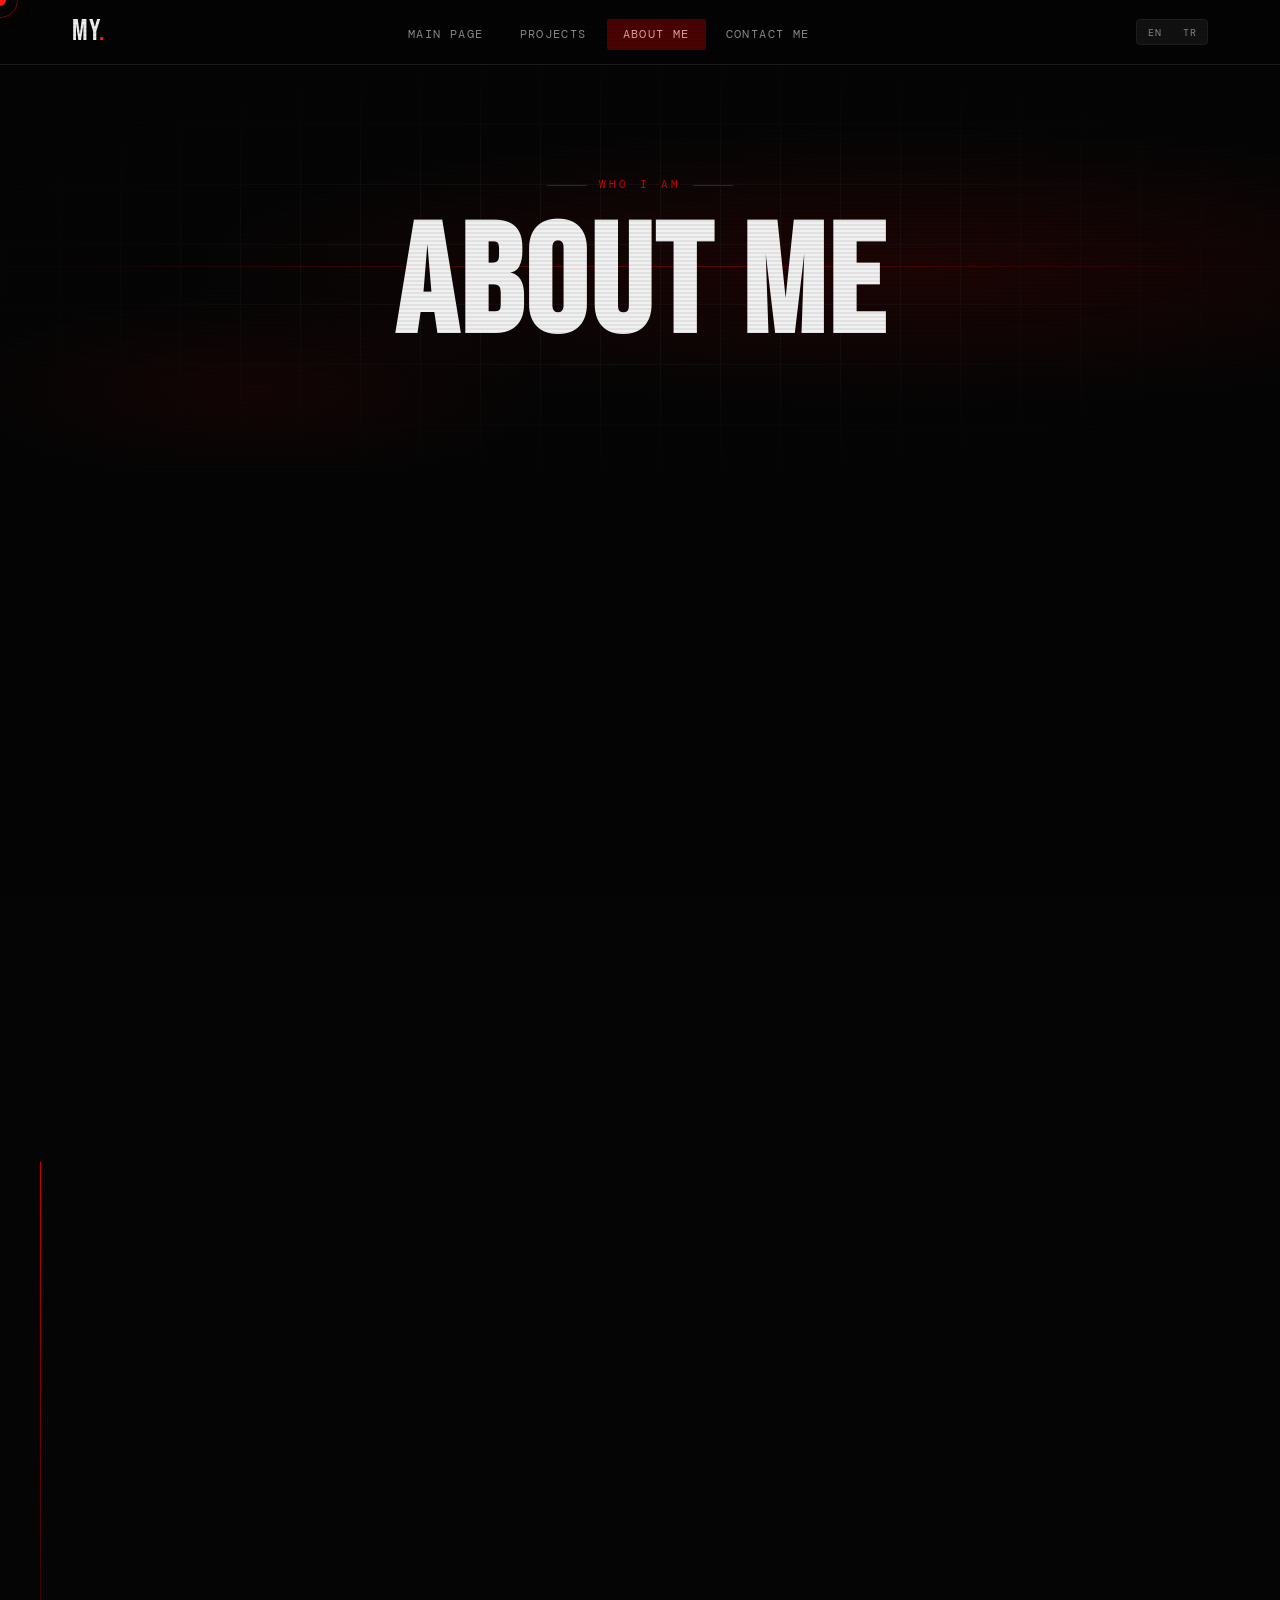
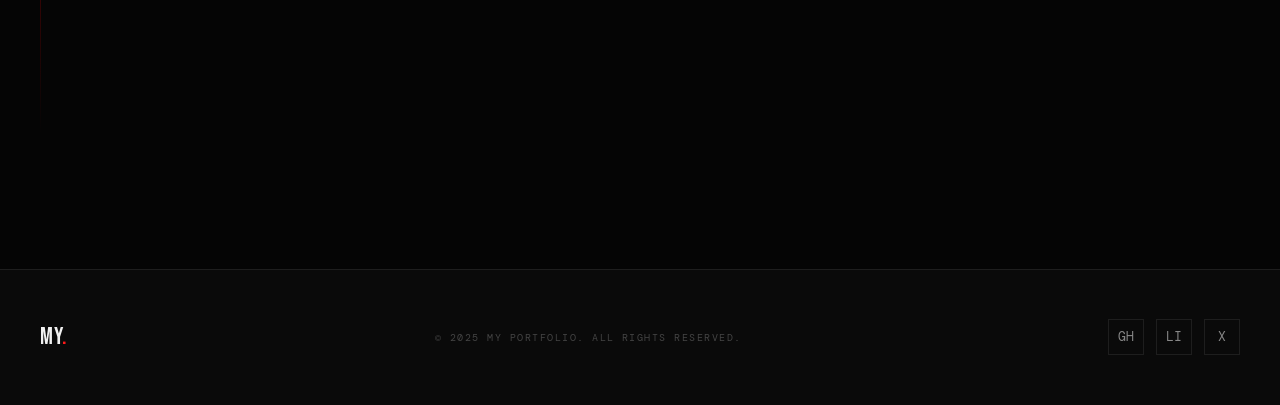
==== pages/about.html @ 84878cc5 "Create about.html" ====
<!DOCTYPE html>
<html lang="en">
<head>
  <meta charset="UTF-8" />
  <meta name="viewport" content="width=device-width, initial-scale=1.0" />
  <meta name="description" content="About me – learn more about my background, experience, and journey as a developer." />
  <meta name="keywords" content="about, developer background, experience, journey, web developer" />
  <meta name="author" content="Your Name" />
  <meta property="og:title" content="About Me – My Portfolio" />
  <meta property="og:description" content="Learn more about my background, skills, and what drives me." />
  <meta property="og:type" content="website" />
  <meta property="og:url" content="https://yourwebsite.com/pages/about.html" />
  <meta name="robots" content="index, follow" />
  <link rel="canonical" href="https://yourwebsite.com/pages/about.html" />
  <title>About Me – My Portfolio</title>
  <link rel="stylesheet" href="../assets/css/style.css" />
</head>
<body>

  <div id="pageLoader" class="page-loader" aria-hidden="true">
    <span class="loader-text">Loading</span>
    <div class="loader-bar"><div class="loader-bar-fill"></div></div>
  </div>

  <div id="cursor" aria-hidden="true"></div>
  <div id="cursor-ring" aria-hidden="true"></div>

  <header role="banner">
    <nav class="navbar" aria-label="Main navigation">
      <a href="../index.html" class="nav-logo" aria-label="Portfolio home">MY<span>.</span></a>

      <ul class="nav-links" role="list">
        <li><a href="../index.html" class="nav-link"        data-i18n="nav.home">Main Page</a></li>
        <li><a href="projects.html" class="nav-link"        data-i18n="nav.projects">Projects</a></li>
        <li><a href="about.html"    class="nav-link active" data-i18n="nav.about">About Me</a></li>
        <li><a href="contact.html"  class="nav-link"        data-i18n="nav.contact">Contact Me</a></li>
      </ul>

      <div class="lang-toggle" role="group" aria-label="Language selector">
        <button class="lang-btn" data-lang="en" aria-label="English">EN</button>
        <button class="lang-btn" data-lang="tr" aria-label="Türkçe">TR</button>
      </div>

      <button class="nav-hamburger" id="navHamburger" aria-label="Open menu">
        <span></span><span></span><span></span>
      </button>
    </nav>
  </header>

  <nav id="mobileNav" class="mobile-nav" aria-label="Mobile navigation">
    <a href="../index.html" class="nav-link" data-i18n="nav.home">Main Page</a>
    <a href="projects.html" class="nav-link" data-i18n="nav.projects">Projects</a>
    <a href="about.html"    class="nav-link" data-i18n="nav.about">About Me</a>
    <a href="contact.html"  class="nav-link" data-i18n="nav.contact">Contact Me</a>
    <div class="lang-toggle">
      <button class="lang-btn" data-lang="en">EN</button>
      <button class="lang-btn" data-lang="tr">TR</button>
    </div>
  </nav>

  <main class="page-content" id="main-content">

    <!-- ══ PAGE HERO ══ -->
    <section class="hero" style="min-height:45vh;" aria-label="About header">
      <div class="hero-bg"></div>
      <div class="hero-grid" aria-hidden="true"></div>
      <div class="hero-line" aria-hidden="true"></div>
      <div class="hero-content">
        <p class="hero-eyebrow" data-i18n="label.about">Who I am</p>
        <h1 class="hero-title glitch" data-text="ABOUT ME" data-i18n="title.about">ABOUT ME</h1>
      </div>
    </section>

    <!-- ══ ABOUT SPLIT ══ -->
    <section aria-label="About me details">
      <div class="section-inner">
        <div class="about-split">

          <!-- Photo column -->
          <div class="about-photo reveal">
            <div class="about-photo-frame">
              <!-- Replace the div below with: <img src="../assets/img/your-photo.jpg" alt="Your Name" /> -->
              <div class="about-photo-placeholder" aria-label="Photo placeholder">YOUR PHOTO</div>
            </div>
            <span class="about-photo-label" data-i18n="about.photo.label">That's me</span>
          </div>

          <!-- Text column -->
          <div class="about-body">
            <p class="section-label reveal" data-i18n="label.about">Who I am</p>
            <h2 class="section-title reveal reveal-delay-1" data-i18n="title.about">About Me</h2>

            <p class="reveal reveal-delay-2" data-i18n="about.p1">
              I'm a <strong>full-stack developer</strong> with a passion for creating elegant digital solutions. My journey started with curiosity about how things work on the internet and turned into a career building them.
            </p>
            <p class="reveal reveal-delay-3" data-i18n="about.p2">
              I believe great software is the intersection of <strong>technical precision</strong> and <strong>human empathy</strong>. I care deeply about every detail — from database schema to micro-animation.
            </p>
            <p class="reveal reveal-delay-4" data-i18n="about.p3">
              When I'm not coding, you'll find me exploring new frameworks, contributing to open source, or hunting for the perfect cup of coffee.
            </p>

            <div style="margin-top:2rem;" class="reveal">
              <a href="contact.html" class="btn btn-primary" data-i18n="nav.contact">Contact Me</a>
            </div>
          </div>
        </div>

        <!-- Timeline -->
        <div class="timeline" aria-label="Career timeline">
          <h2 class="section-title reveal" style="margin-bottom:2.5rem;">Timeline</h2>

          <div class="timeline-item reveal">
            <p class="timeline-year" data-i18n="tl.1.year">2019</p>
            <h3 class="timeline-title" data-i18n="tl.1.title">Started coding</h3>
            <p class="timeline-desc" data-i18n="tl.1.desc">Built my first website and immediately got hooked.</p>
          </div>

          <div class="timeline-item reveal reveal-delay-1">
            <p class="timeline-year" data-i18n="tl.2.year">2021</p>
            <h3 class="timeline-title" data-i18n="tl.2.title">First job</h3>
            <p class="timeline-desc" data-i18n="tl.2.desc">Joined a startup as a junior developer. Shipped fast, learned faster.</p>
          </div>

          <div class="timeline-item reveal reveal-delay-2">
            <p class="timeline-year" data-i18n="tl.3.year">2023</p>
            <h3 class="timeline-title" data-i18n="tl.3.title">Went freelance</h3>
            <p class="timeline-desc" data-i18n="tl.3.desc">Started working with international clients on exciting projects.</p>
          </div>

          <div class="timeline-item reveal reveal-delay-3">
            <p class="timeline-year" data-i18n="tl.4.year">2025</p>
            <h3 class="timeline-title" data-i18n="tl.4.title">Now</h3>
            <p class="timeline-desc" data-i18n="tl.4.desc">Building ambitious things and always looking for the next challenge.</p>
          </div>
        </div>

      </div>
    </section>

  </main>

  <footer role="contentinfo">
    <div class="footer-inner">
      <span class="footer-logo">MY<span>.</span></span>
      <p class="footer-copy" data-i18n="footer.copy">© 2025 My Portfolio. All rights reserved.</p>
      <div class="footer-socials" aria-label="Social links">
        <a href="#" class="footer-social" aria-label="GitHub">GH</a>
        <a href="#" class="footer-social" aria-label="LinkedIn">LI</a>
        <a href="#" class="footer-social" aria-label="Twitter/X">X</a>
      </div>
    </div>
  </footer>

  <script src="../js/jScript.js"></script>
</body>
</html>
---- assets/css/style.css ----
/* ============================================
   PORTFOLIO - BLACK & RED INDUSTRIAL THEME
   ============================================ */

@import url('https://fonts.googleapis.com/css2?family=Bebas+Neue&family=DM+Mono:ital,wght@0,300;0,400;0,500;1,300&family=Barlow+Condensed:wght@300;400;600;700;900&display=swap');

/* ── CSS Variables ── */
:root {
  --black:      #050505;
  --deep:       #0a0a0a;
  --surface:    #111111;
  --border:     #1e1e1e;
  --red:        #cc0000;
  --red-bright: #ff1a1a;
  --red-dark:   #8b0000;
  --red-glow:   rgba(204, 0, 0, 0.35);
  --white:      #f0f0f0;
  --grey:       #888888;
  --grey-dim:   #444444;
  --font-display: 'Bebas Neue', sans-serif;
  --font-body:    'Barlow Condensed', sans-serif;
  --font-mono:    'DM Mono', monospace;
  --transition:   0.3s cubic-bezier(0.25, 0.46, 0.45, 0.94);
}

/* ── Reset ── */
*, *::before, *::after { box-sizing: border-box; margin: 0; padding: 0; }
html { scroll-behavior: smooth; font-size: 16px; }
body {
  background-color: var(--black);
  color: var(--white);
  font-family: var(--font-body);
  font-weight: 400;
  line-height: 1.6;
  overflow-x: hidden;
  cursor: none;
}
a { color: inherit; text-decoration: none; }
img { max-width: 100%; display: block; }
ul { list-style: none; }

/* ── Custom Cursor ── */
#cursor {
  position: fixed;
  width: 12px; height: 12px;
  background: var(--red-bright);
  border-radius: 50%;
  pointer-events: none;
  z-index: 9999;
  transform: translate(-50%, -50%);
  transition: transform 0.1s, width 0.2s, height 0.2s, background 0.2s;
  mix-blend-mode: difference;
}
#cursor-ring {
  position: fixed;
  width: 36px; height: 36px;
  border: 1px solid var(--red);
  border-radius: 50%;
  pointer-events: none;
  z-index: 9998;
  transform: translate(-50%, -50%);
  transition: transform 0.18s ease-out, width 0.3s, height 0.3s, opacity 0.3s;
  opacity: 0.6;
}
body:hover #cursor { opacity: 1; }

/* ── Scan-line Overlay ── */
body::before {
  content: '';
  position: fixed;
  inset: 0;
  background: repeating-linear-gradient(
    0deg,
    transparent,
    transparent 2px,
    rgba(0,0,0,0.06) 2px,
    rgba(0,0,0,0.06) 4px
  );
  pointer-events: none;
  z-index: 9000;
}

/* ── Noise Grain ── */
body::after {
  content: '';
  position: fixed;
  inset: -200%;
  width: 400%; height: 400%;
  background-image: url("data:image/svg+xml,%3Csvg viewBox='0 0 256 256' xmlns='http://www.w3.org/2000/svg'%3E%3Cfilter id='noise'%3E%3CfeTurbulence type='fractalNoise' baseFrequency='0.9' numOctaves='4' stitchTiles='stitch'/%3E%3C/filter%3E%3Crect width='100%25' height='100%25' filter='url(%23noise)' opacity='0.04'/%3E%3C/svg%3E");
  opacity: 0.025;
  pointer-events: none;
  z-index: 8999;
  animation: grain 0.5s steps(1) infinite;
}
@keyframes grain {
  0%   { transform: translate(0,0); }
  20%  { transform: translate(-3%, -5%); }
  40%  { transform: translate(5%, 3%); }
  60%  { transform: translate(-4%, 6%); }
  80%  { transform: translate(3%, -2%); }
  100% { transform: translate(0,0); }
}

/* ── Page Load Animation ── */
.page-loader {
  position: fixed; inset: 0;
  background: var(--black);
  z-index: 10000;
  display: flex; align-items: center; justify-content: center;
  flex-direction: column;
  animation: loaderOut 0.5s 1.4s ease-in forwards;
}
.loader-bar {
  width: 200px; height: 2px;
  background: var(--border);
  margin-top: 16px;
  overflow: hidden;
}
.loader-bar-fill {
  height: 100%;
  background: linear-gradient(90deg, var(--red-dark), var(--red-bright));
  animation: loadFill 1.3s ease-out forwards;
}
.loader-text {
  font-family: var(--font-mono);
  font-size: 0.65rem;
  letter-spacing: 0.2em;
  color: var(--red);
  text-transform: uppercase;
}
@keyframes loadFill { from { width: 0; } to { width: 100%; } }
@keyframes loaderOut { to { opacity: 0; visibility: hidden; } }

/* ── Navigation ── */
header {
  position: fixed;
  top: 0; left: 0; right: 0;
  z-index: 1000;
  background: rgba(5,5,5,0.85);
  backdrop-filter: blur(12px);
  -webkit-backdrop-filter: blur(12px);
  border-bottom: 1px solid var(--border);
  animation: slideDown 0.6s 1.5s ease-out both;
}
@keyframes slideDown { from { transform: translateY(-100%); opacity: 0; } to { transform: none; opacity: 1; } }

nav.navbar {
  max-width: 1200px;
  margin: 0 auto;
  padding: 0 2rem;
  height: 64px;
  display: flex;
  align-items: center;
  justify-content: space-between;
}

.nav-logo {
  font-family: var(--font-display);
  font-size: 1.8rem;
  letter-spacing: 0.05em;
  color: var(--white);
  position: relative;
}
.nav-logo span { color: var(--red-bright); }
.nav-logo::after {
  content: '';
  position: absolute;
  bottom: -2px; left: 0;
  width: 0; height: 2px;
  background: var(--red-bright);
  transition: width var(--transition);
}
.nav-logo:hover::after { width: 100%; }

.nav-links {
  display: flex;
  align-items: center;
  gap: 0.25rem;
}
.nav-links a {
  font-family: var(--font-mono);
  font-size: 0.72rem;
  letter-spacing: 0.12em;
  text-transform: uppercase;
  color: var(--grey);
  padding: 0.5rem 1rem;
  position: relative;
  transition: color var(--transition);
}
.nav-links a::before {
  content: '';
  position: absolute;
  inset: 0;
  background: var(--red-glow);
  transform: scaleX(0);
  transform-origin: left;
  transition: transform var(--transition);
  border-radius: 2px;
}
.nav-links a:hover,
.nav-links a.active { color: var(--white); }
.nav-links a:hover::before,
.nav-links a.active::before { transform: scaleX(1); }

/* Lang toggle */
.lang-toggle {
  display: flex;
  align-items: center;
  gap: 0;
  background: var(--surface);
  border: 1px solid var(--border);
  border-radius: 4px;
  overflow: hidden;
  margin-left: 1.5rem;
}
.lang-toggle button {
  font-family: var(--font-mono);
  font-size: 0.65rem;
  letter-spacing: 0.1em;
  padding: 0.35rem 0.65rem;
  background: none;
  border: none;
  color: var(--grey);
  cursor: pointer;
  transition: background var(--transition), color var(--transition);
}
.lang-toggle button.active {
  background: var(--red);
  color: var(--white);
}
.lang-toggle button:hover:not(.active) {
  background: var(--border);
  color: var(--white);
}

/* Hamburger */
.nav-hamburger {
  display: none;
  flex-direction: column;
  gap: 5px;
  cursor: pointer;
  padding: 4px;
  background: none;
  border: none;
}
.nav-hamburger span {
  display: block;
  width: 24px; height: 2px;
  background: var(--white);
  transition: all 0.3s;
}
.nav-hamburger.open span:nth-child(1) { transform: translateY(7px) rotate(45deg); }
.nav-hamburger.open span:nth-child(2) { opacity: 0; }
.nav-hamburger.open span:nth-child(3) { transform: translateY(-7px) rotate(-45deg); }

/* Mobile nav */
.mobile-nav {
  display: none;
  position: fixed;
  top: 64px; left: 0; right: 0;
  background: rgba(5,5,5,0.97);
  backdrop-filter: blur(12px);
  padding: 2rem;
  border-bottom: 1px solid var(--border);
  z-index: 999;
  flex-direction: column;
  gap: 0.5rem;
}
.mobile-nav a {
  font-family: var(--font-mono);
  font-size: 0.9rem;
  letter-spacing: 0.1em;
  text-transform: uppercase;
  color: var(--grey);
  padding: 0.75rem 0;
  border-bottom: 1px solid var(--border);
  transition: color var(--transition);
}
.mobile-nav a:hover { color: var(--red-bright); }
.mobile-nav .lang-toggle { margin: 1rem 0 0; }
.mobile-nav.open { display: flex; }

/* ── Page Wrapper ── */
.page-content { padding-top: 64px; }

/* ── Hero Section ── */
.hero {
  min-height: 100vh;
  display: flex;
  align-items: center;
  justify-content: center;
  position: relative;
  overflow: hidden;
  padding: 2rem;
}

.hero-bg {
  position: absolute; inset: 0;
  background:
    radial-gradient(ellipse 80% 50% at 70% 50%, rgba(139,0,0,0.18) 0%, transparent 70%),
    radial-gradient(ellipse 40% 40% at 20% 80%, rgba(204,0,0,0.08) 0%, transparent 60%),
    var(--black);
}
.hero-grid {
  position: absolute; inset: 0;
  background-image:
    linear-gradient(var(--border) 1px, transparent 1px),
    linear-gradient(90deg, var(--border) 1px, transparent 1px);
  background-size: 60px 60px;
  mask-image: radial-gradient(ellipse at center, black 30%, transparent 75%);
  opacity: 0.4;
}
.hero-diagonal {
  position: absolute;
  top: 0; right: 0;
  width: 40%; height: 100%;
  background: linear-gradient(135deg, transparent 0%, rgba(204,0,0,0.04) 100%);
  clip-path: polygon(30% 0, 100% 0, 100% 100%, 0% 100%);
}
.hero-line {
  position: absolute;
  left: 0; right: 0;
  height: 1px;
  background: linear-gradient(90deg, transparent, var(--red), transparent);
  opacity: 0.4;
  animation: scanLine 4s ease-in-out infinite;
}
@keyframes scanLine {
  0%, 100% { top: 0%; opacity: 0; }
  10% { opacity: 0.4; }
  90% { opacity: 0.4; }
  100% { top: 100%; opacity: 0; }
}

.hero-content {
  position: relative;
  z-index: 2;
  max-width: 900px;
  text-align: center;
}
.hero-eyebrow {
  font-family: var(--font-mono);
  font-size: 0.7rem;
  letter-spacing: 0.3em;
  text-transform: uppercase;
  color: var(--red);
  margin-bottom: 1.5rem;
  animation: fadeUp 0.6s 1.8s ease-out both;
  display: flex; align-items: center; justify-content: center; gap: 0.75rem;
}
.hero-eyebrow::before, .hero-eyebrow::after {
  content: '';
  display: inline-block;
  width: 40px; height: 1px;
  background: var(--red-dark);
}
.hero-title {
  font-family: var(--font-display);
  font-size: clamp(4rem, 12vw, 10rem);
  line-height: 0.9;
  letter-spacing: 0.02em;
  color: var(--white);
  animation: fadeUp 0.7s 1.9s ease-out both;
}
.hero-title .accent {
  color: transparent;
  -webkit-text-stroke: 2px var(--red);
  text-stroke: 2px var(--red);
  position: relative;
}
.hero-title .accent::after {
  content: attr(data-text);
  position: absolute;
  left: 0; top: 0;
  color: var(--red);
  clip-path: inset(0 100% 0 0);
  animation: revealText 1.2s 2.2s ease-out forwards;
}
@keyframes revealText { to { clip-path: inset(0 0% 0 0); } }

.hero-subtitle {
  font-size: 1.2rem;
  font-weight: 300;
  color: var(--grey);
  margin-top: 1.5rem;
  letter-spacing: 0.05em;
  animation: fadeUp 0.7s 2.1s ease-out both;
}
.hero-subtitle strong { color: var(--white); font-weight: 600; }

.hero-cta {
  display: flex;
  gap: 1rem;
  justify-content: center;
  margin-top: 3rem;
  flex-wrap: wrap;
  animation: fadeUp 0.7s 2.3s ease-out both;
}

@keyframes fadeUp {
  from { opacity: 0; transform: translateY(24px); }
  to   { opacity: 1; transform: translateY(0); }
}

/* ── Buttons ── */
.btn {
  font-family: var(--font-mono);
  font-size: 0.72rem;
  letter-spacing: 0.15em;
  text-transform: uppercase;
  padding: 0.85rem 2.2rem;
  border: 1px solid transparent;
  cursor: pointer;
  position: relative;
  overflow: hidden;
  transition: all var(--transition);
  display: inline-flex; align-items: center; gap: 0.5rem;
}
.btn::before {
  content: '';
  position: absolute;
  inset: 0;
  transform: translateX(-101%);
  transition: transform var(--transition);
}
.btn:hover::before { transform: translateX(0); }

.btn-primary {
  background: var(--red);
  color: var(--white);
  border-color: var(--red);
}
.btn-primary::before { background: var(--red-bright); }
.btn-primary:hover { box-shadow: 0 0 30px var(--red-glow); }

.btn-outline {
  background: transparent;
  color: var(--white);
  border-color: var(--grey-dim);
}
.btn-outline::before { background: var(--surface); }
.btn-outline:hover { border-color: var(--red); }

/* ── Sections ── */
section { padding: 6rem 2rem; }
.section-inner { max-width: 1200px; margin: 0 auto; }

.section-label {
  font-family: var(--font-mono);
  font-size: 0.65rem;
  letter-spacing: 0.3em;
  text-transform: uppercase;
  color: var(--red);
  display: flex; align-items: center; gap: 0.75rem;
  margin-bottom: 0.75rem;
}
.section-label::after {
  content: '';
  flex: 1;
  max-width: 60px;
  height: 1px;
  background: var(--red-dark);
}
.section-title {
  font-family: var(--font-display);
  font-size: clamp(2.5rem, 6vw, 5rem);
  line-height: 1;
  letter-spacing: 0.02em;
  margin-bottom: 1rem;
}
.section-desc {
  font-size: 1.05rem;
  color: var(--grey);
  font-weight: 300;
  max-width: 600px;
  margin-bottom: 3rem;
  letter-spacing: 0.02em;
}

/* ── Skills Grid (Home) ── */
.skills-grid {
  display: grid;
  grid-template-columns: repeat(auto-fill, minmax(260px, 1fr));
  gap: 1px;
  background: var(--border);
  border: 1px solid var(--border);
  margin-top: 3rem;
}
.skill-card {
  background: var(--deep);
  padding: 2rem;
  position: relative;
  overflow: hidden;
  transition: background var(--transition);
}
.skill-card::before {
  content: '';
  position: absolute;
  top: 0; left: 0;
  width: 3px; height: 0;
  background: var(--red);
  transition: height 0.4s ease;
}
.skill-card:hover { background: var(--surface); }
.skill-card:hover::before { height: 100%; }
.skill-card h3 {
  font-family: var(--font-display);
  font-size: 1.4rem;
  letter-spacing: 0.05em;
  margin-bottom: 0.5rem;
  color: var(--white);
}
.skill-card p {
  font-size: 0.9rem;
  color: var(--grey);
  font-weight: 300;
  letter-spacing: 0.02em;
}
.skill-icon {
  font-size: 1.8rem;
  margin-bottom: 1rem;
  filter: grayscale(1);
  transition: filter var(--transition);
}
.skill-card:hover .skill-icon { filter: none; }

/* ── Stats Bar (Home) ── */
.stats-strip {
  background: var(--surface);
  border-top: 1px solid var(--border);
  border-bottom: 1px solid var(--border);
  padding: 2.5rem 2rem;
}
.stats-inner {
  max-width: 1200px;
  margin: 0 auto;
  display: flex;
  justify-content: space-around;
  flex-wrap: wrap;
  gap: 2rem;
}
.stat-item { text-align: center; }
.stat-number {
  font-family: var(--font-display);
  font-size: 3.5rem;
  color: var(--red-bright);
  line-height: 1;
  display: block;
}
.stat-label {
  font-family: var(--font-mono);
  font-size: 0.65rem;
  letter-spacing: 0.2em;
  text-transform: uppercase;
  color: var(--grey);
  margin-top: 0.3rem;
}

/* ── Projects Grid ── */
.projects-grid {
  display: grid;
  grid-template-columns: repeat(auto-fill, minmax(340px, 1fr));
  gap: 1px;
  background: var(--border);
  border: 1px solid var(--border);
}
.project-card {
  background: var(--deep);
  padding: 2.5rem;
  position: relative;
  overflow: hidden;
  transition: background var(--transition);
  cursor: pointer;
}
.project-card::after {
  content: '';
  position: absolute;
  bottom: 0; left: 0; right: 0;
  height: 3px;
  background: linear-gradient(90deg, var(--red-dark), var(--red-bright));
  transform: scaleX(0);
  transform-origin: left;
  transition: transform 0.4s ease;
}
.project-card:hover { background: var(--surface); }
.project-card:hover::after { transform: scaleX(1); }
.project-tag {
  font-family: var(--font-mono);
  font-size: 0.6rem;
  letter-spacing: 0.2em;
  text-transform: uppercase;
  color: var(--red);
  background: rgba(204,0,0,0.1);
  border: 1px solid rgba(204,0,0,0.3);
  padding: 0.2rem 0.6rem;
  display: inline-block;
  margin-bottom: 1rem;
}
.project-num {
  font-family: var(--font-display);
  font-size: 4rem;
  color: var(--border);
  line-height: 1;
  position: absolute;
  top: 1rem; right: 1.5rem;
  transition: color var(--transition);
}
.project-card:hover .project-num { color: rgba(204,0,0,0.15); }
.project-card h3 {
  font-family: var(--font-display);
  font-size: 1.7rem;
  letter-spacing: 0.03em;
  margin-bottom: 0.75rem;
}
.project-card p {
  font-size: 0.9rem;
  color: var(--grey);
  font-weight: 300;
  letter-spacing: 0.02em;
  line-height: 1.7;
}
.project-tech {
  display: flex; flex-wrap: wrap; gap: 0.4rem;
  margin-top: 1.5rem;
}
.tech-badge {
  font-family: var(--font-mono);
  font-size: 0.6rem;
  letter-spacing: 0.1em;
  color: var(--grey-dim);
  border: 1px solid var(--border);
  padding: 0.15rem 0.5rem;
  transition: border-color var(--transition), color var(--transition);
}
.project-card:hover .tech-badge { border-color: var(--grey-dim); color: var(--grey); }
.project-arrow {
  position: absolute;
  bottom: 2rem; right: 2rem;
  font-size: 1.2rem;
  color: var(--grey-dim);
  transition: transform var(--transition), color var(--transition);
}
.project-card:hover .project-arrow { transform: translate(4px, -4px); color: var(--red-bright); }

/* ── About Page ── */
.about-split {
  display: grid;
  grid-template-columns: 1fr 1fr;
  gap: 4rem;
  align-items: center;
}
.about-photo {
  position: relative;
  aspect-ratio: 3/4;
  max-width: 400px;
}
.about-photo-frame {
  position: absolute; inset: 0;
  background: var(--surface);
  border: 1px solid var(--border);
  overflow: hidden;
}
.about-photo-frame img { width: 100%; height: 100%; object-fit: cover; }
.about-photo-placeholder {
  width: 100%; height: 100%;
  background: linear-gradient(135deg, var(--surface) 0%, rgba(139,0,0,0.1) 100%);
  display: flex; align-items: center; justify-content: center;
  font-family: var(--font-mono);
  font-size: 0.7rem;
  letter-spacing: 0.2em;
  color: var(--grey-dim);
  text-transform: uppercase;
}
.about-photo::before {
  content: '';
  position: absolute;
  top: 12px; left: 12px; right: -12px; bottom: -12px;
  border: 1px solid var(--red-dark);
  z-index: -1;
}
.about-photo-label {
  position: absolute;
  bottom: -1.5rem; left: 0;
  font-family: var(--font-mono);
  font-size: 0.6rem;
  letter-spacing: 0.2em;
  color: var(--red);
  text-transform: uppercase;
}
.about-body p {
  font-size: 1rem;
  color: var(--grey);
  font-weight: 300;
  letter-spacing: 0.02em;
  line-height: 1.8;
  margin-bottom: 1rem;
}
.about-body p strong { color: var(--white); font-weight: 600; }

.timeline {
  margin-top: 4rem;
  position: relative;
}
.timeline::before {
  content: '';
  position: absolute;
  left: 0; top: 0; bottom: 0;
  width: 1px;
  background: linear-gradient(to bottom, var(--red), transparent);
}
.timeline-item {
  padding-left: 2.5rem;
  margin-bottom: 2.5rem;
  position: relative;
}
.timeline-item::before {
  content: '';
  position: absolute;
  left: -4px; top: 6px;
  width: 9px; height: 9px;
  background: var(--red);
  border-radius: 50%;
  box-shadow: 0 0 10px var(--red-glow);
}
.timeline-year {
  font-family: var(--font-mono);
  font-size: 0.65rem;
  letter-spacing: 0.2em;
  color: var(--red);
  text-transform: uppercase;
  margin-bottom: 0.25rem;
}
.timeline-title {
  font-family: var(--font-display);
  font-size: 1.4rem;
  letter-spacing: 0.05em;
  margin-bottom: 0.25rem;
}
.timeline-desc {
  font-size: 0.9rem;
  color: var(--grey);
  font-weight: 300;
  letter-spacing: 0.02em;
}

/* ── Contact Page ── */
.contact-grid {
  display: grid;
  grid-template-columns: 1fr 1.4fr;
  gap: 4rem;
  align-items: start;
}
.contact-info h3 {
  font-family: var(--font-display);
  font-size: 1.6rem;
  margin-bottom: 1rem;
}
.contact-info p {
  font-size: 0.95rem;
  color: var(--grey);
  font-weight: 300;
  line-height: 1.8;
  margin-bottom: 2rem;
}
.contact-links { display: flex; flex-direction: column; gap: 1rem; }
.contact-link {
  display: flex; align-items: center; gap: 1rem;
  font-family: var(--font-mono);
  font-size: 0.75rem;
  letter-spacing: 0.1em;
  color: var(--grey);
  padding: 1rem 1.25rem;
  border: 1px solid var(--border);
  transition: all var(--transition);
  position: relative; overflow: hidden;
}
.contact-link::before {
  content: '';
  position: absolute; inset: 0;
  background: rgba(204,0,0,0.06);
  transform: translateX(-100%);
  transition: transform var(--transition);
}
.contact-link:hover::before { transform: translateX(0); }
.contact-link:hover { border-color: var(--red-dark); color: var(--white); }
.contact-link-icon { font-size: 1rem; width: 20px; text-align: center; }

/* Contact Form */
.contact-form { display: flex; flex-direction: column; gap: 1.25rem; }
.form-group { position: relative; }
.form-group label {
  display: block;
  font-family: var(--font-mono);
  font-size: 0.62rem;
  letter-spacing: 0.2em;
  text-transform: uppercase;
  color: var(--grey);
  margin-bottom: 0.5rem;
}
.form-group input,
.form-group textarea {
  width: 100%;
  background: var(--deep);
  border: 1px solid var(--border);
  color: var(--white);
  font-family: var(--font-body);
  font-size: 0.95rem;
  font-weight: 300;
  letter-spacing: 0.02em;
  padding: 0.85rem 1rem;
  transition: border-color var(--transition), box-shadow var(--transition);
  outline: none;
  resize: none;
  cursor: none;
}
.form-group input:focus,
.form-group textarea:focus {
  border-color: var(--red);
  box-shadow: 0 0 0 3px rgba(204,0,0,0.1);
}
.form-group textarea { min-height: 140px; }
.form-msg {
  font-family: var(--font-mono);
  font-size: 0.7rem;
  letter-spacing: 0.1em;
  padding: 0.75rem 1rem;
  display: none;
}
.form-msg.success { color: #4caf50; border: 1px solid rgba(76,175,80,0.3); background: rgba(76,175,80,0.05); }
.form-msg.error   { color: var(--red-bright); border: 1px solid rgba(204,0,0,0.3); background: rgba(204,0,0,0.05); }
.form-msg.visible { display: block; }

/* ── Footer ── */
footer {
  background: var(--deep);
  border-top: 1px solid var(--border);
  padding: 3rem 2rem;
}
.footer-inner {
  max-width: 1200px;
  margin: 0 auto;
  display: flex;
  justify-content: space-between;
  align-items: center;
  flex-wrap: wrap;
  gap: 1.5rem;
}
.footer-logo {
  font-family: var(--font-display);
  font-size: 1.5rem;
  letter-spacing: 0.05em;
}
.footer-logo span { color: var(--red-bright); }
.footer-copy {
  font-family: var(--font-mono);
  font-size: 0.62rem;
  letter-spacing: 0.15em;
  color: var(--grey-dim);
  text-transform: uppercase;
}
.footer-socials { display: flex; gap: 0.75rem; }
.footer-social {
  width: 36px; height: 36px;
  display: flex; align-items: center; justify-content: center;
  border: 1px solid var(--border);
  font-size: 0.8rem;
  color: var(--grey);
  transition: all var(--transition);
  font-family: var(--font-mono);
  letter-spacing: 0;
}
.footer-social:hover { border-color: var(--red); color: var(--red-bright); box-shadow: 0 0 15px var(--red-glow); }

/* ── Reveal animations ── */
.reveal {
  opacity: 0;
  transform: translateY(30px);
  transition: opacity 0.7s ease, transform 0.7s ease;
}
.reveal.visible {
  opacity: 1;
  transform: translateY(0);
}
.reveal-delay-1 { transition-delay: 0.1s; }
.reveal-delay-2 { transition-delay: 0.2s; }
.reveal-delay-3 { transition-delay: 0.3s; }
.reveal-delay-4 { transition-delay: 0.4s; }

/* ── Glitch text effect ── */
.glitch {
  position: relative;
}
.glitch::before, .glitch::after {
  content: attr(data-text);
  position: absolute;
  top: 0; left: 0;
  opacity: 0;
}
.glitch:hover::before {
  opacity: 0.7;
  color: var(--red-bright);
  clip-path: polygon(0 30%, 100% 30%, 100% 50%, 0 50%);
  transform: translateX(-3px);
  animation: glitch1 0.3s infinite;
}
.glitch:hover::after {
  opacity: 0.5;
  color: #00ffff;
  clip-path: polygon(0 60%, 100% 60%, 100% 75%, 0 75%);
  transform: translateX(3px);
  animation: glitch2 0.3s infinite;
}
@keyframes glitch1 {
  0%, 100% { transform: translateX(-3px); }
  50% { transform: translateX(3px); }
}
@keyframes glitch2 {
  0%, 100% { transform: translateX(3px); }
  50% { transform: translateX(-3px); }
}

/* ── Red glow pulse ── */
.pulse-red {
  animation: pulseRed 2s ease-in-out infinite;
}
@keyframes pulseRed {
  0%, 100% { box-shadow: 0 0 0 0 rgba(204,0,0,0.4); }
  50% { box-shadow: 0 0 0 8px rgba(204,0,0,0); }
}

/* ── Active nav highlight ── */
.nav-links a.active {
  color: var(--white);
}

/* ── Responsive ── */
@media (max-width: 900px) {
  .nav-links { display: none; }
  .nav-hamburger { display: flex; }
  .about-split, .contact-grid { grid-template-columns: 1fr; }
  .about-photo { max-width: 280px; }
  .projects-grid { grid-template-columns: 1fr; }
}
@media (max-width: 600px) {
  section { padding: 4rem 1.25rem; }
  .hero { padding: 1.25rem; }
  .stats-inner { gap: 1rem; }
  .stat-number { font-size: 2.5rem; }
}

/* ── Scrollbar ── */
::-webkit-scrollbar { width: 5px; }
::-webkit-scrollbar-track { background: var(--black); }
::-webkit-scrollbar-thumb { background: var(--red-dark); border-radius: 0; }
::-webkit-scrollbar-thumb:hover { background: var(--red); }

/* ── Selection ── */
::selection { background: rgba(204,0,0,0.4); color: var(--white); }
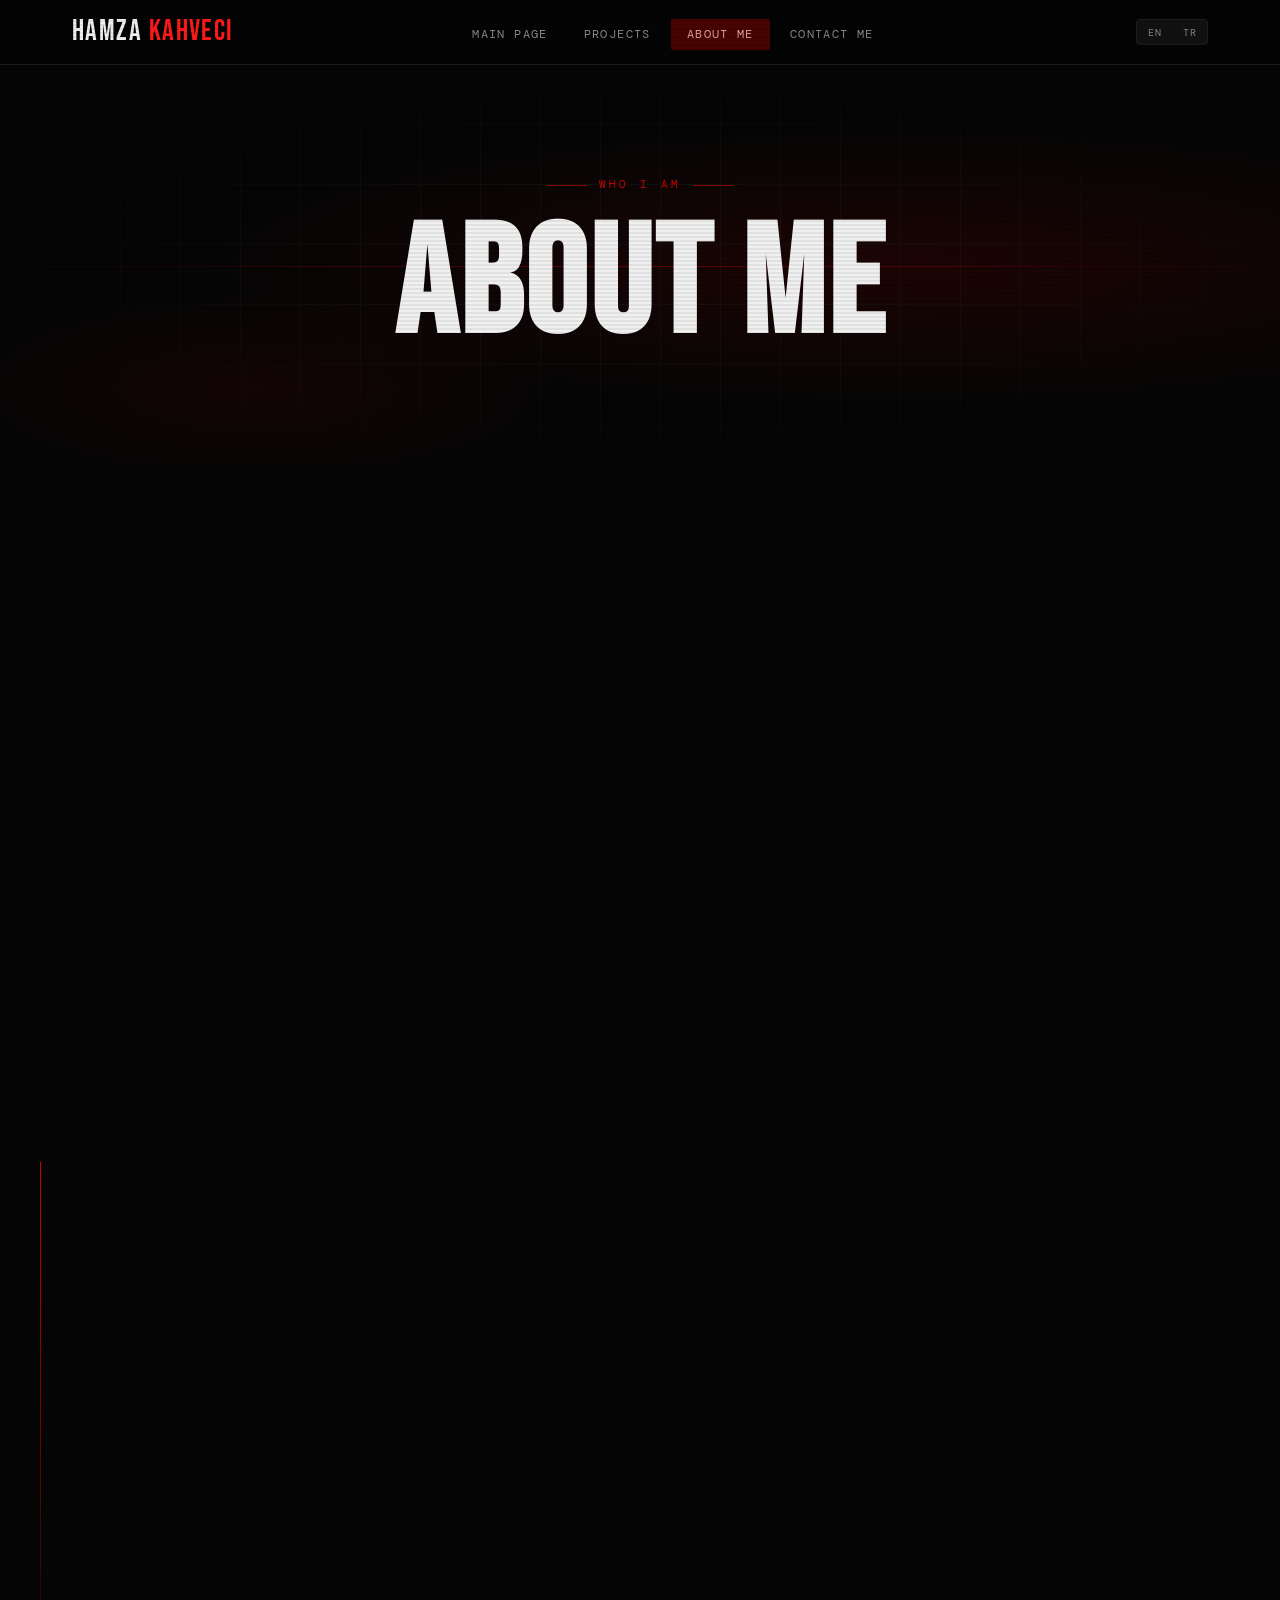
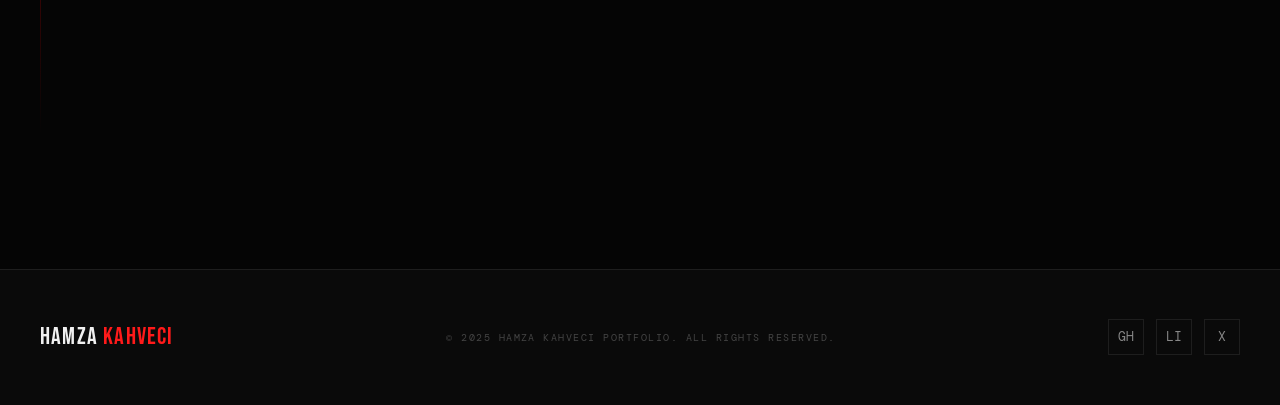
==== commit ee1b9a12: "Fix script source path in about.html" ====
--- a/pages/about.html
+++ b/pages/about.html
@@ -6,13 +6,13 @@
   <meta name="description" content="About me – learn more about my background, experience, and journey as a developer." />
   <meta name="keywords" content="about, developer background, experience, journey, web developer" />
   <meta name="author" content="Your Name" />
-  <meta property="og:title" content="About Me – My Portfolio" />
+  <meta property="og:title" content="About Me – Hamza Kahveci Portfolio" />
   <meta property="og:description" content="Learn more about my background, skills, and what drives me." />
   <meta property="og:type" content="website" />
   <meta property="og:url" content="https://yourwebsite.com/pages/about.html" />
   <meta name="robots" content="index, follow" />
   <link rel="canonical" href="https://yourwebsite.com/pages/about.html" />
-  <title>About Me – My Portfolio</title>
+  <title>About Me – Hamza Kahveci Portfolio</title>
   <link rel="stylesheet" href="../assets/css/style.css" />
 </head>
 <body>
@@ -27,7 +27,7 @@
 
   <header role="banner">
     <nav class="navbar" aria-label="Main navigation">
-      <a href="../index.html" class="nav-logo" aria-label="Portfolio home">MY<span>.</span></a>
+      <a href="../index.html" class="nav-logo" aria-label="Portfolio home">Hamza <span>Kahveci</span></a>
 
       <ul class="nav-links" role="list">
         <li><a href="../index.html" class="nav-link"        data-i18n="nav.home">Main Page</a></li>
@@ -142,8 +142,8 @@
 
   <footer role="contentinfo">
     <div class="footer-inner">
-      <span class="footer-logo">MY<span>.</span></span>
-      <p class="footer-copy" data-i18n="footer.copy">© 2025 My Portfolio. All rights reserved.</p>
+      <span class="footer-logo">Hamza <span>Kahveci</span></span>
+      <p class="footer-copy" data-i18n="footer.copy">© 2025 Hamza Kahveci Portfolio. All rights reserved.</p>
       <div class="footer-socials" aria-label="Social links">
         <a href="#" class="footer-social" aria-label="GitHub">GH</a>
         <a href="#" class="footer-social" aria-label="LinkedIn">LI</a>
@@ -152,6 +152,6 @@
     </div>
   </footer>
 
-  <script src="../js/jScript.js"></script>
+  <script src="..assets/js/jScript.js"></script>
 </body>
 </html>
--- a/assets/css/style.css
+++ b/assets/css/style.css
@@ -48,8 +48,9 @@
   pointer-events: none;
   z-index: 9999;
   transform: translate(-50%, -50%);
-  transition: transform 0.1s, width 0.2s, height 0.2s, background 0.2s;
-  mix-blend-mode: difference;
+  transition: width 0.2s ease, height 0.2s ease, opacity 0.3s ease;
+  opacity: 0; /* JS reveals on first mousemove */
+  box-shadow: 0 0 8px var(--red-glow);
 }
 #cursor-ring {
   position: fixed;
@@ -59,10 +60,9 @@
   pointer-events: none;
   z-index: 9998;
   transform: translate(-50%, -50%);
-  transition: transform 0.18s ease-out, width 0.3s, height 0.3s, opacity 0.3s;
-  opacity: 0.6;
-}
-body:hover #cursor { opacity: 1; }
+  transition: width 0.25s ease, height 0.25s ease, opacity 0.3s ease, border-color 0.2s ease;
+  opacity: 0; /* JS reveals on first mousemove */
+}
 
 /* ── Scan-line Overlay ── */
 body::before {
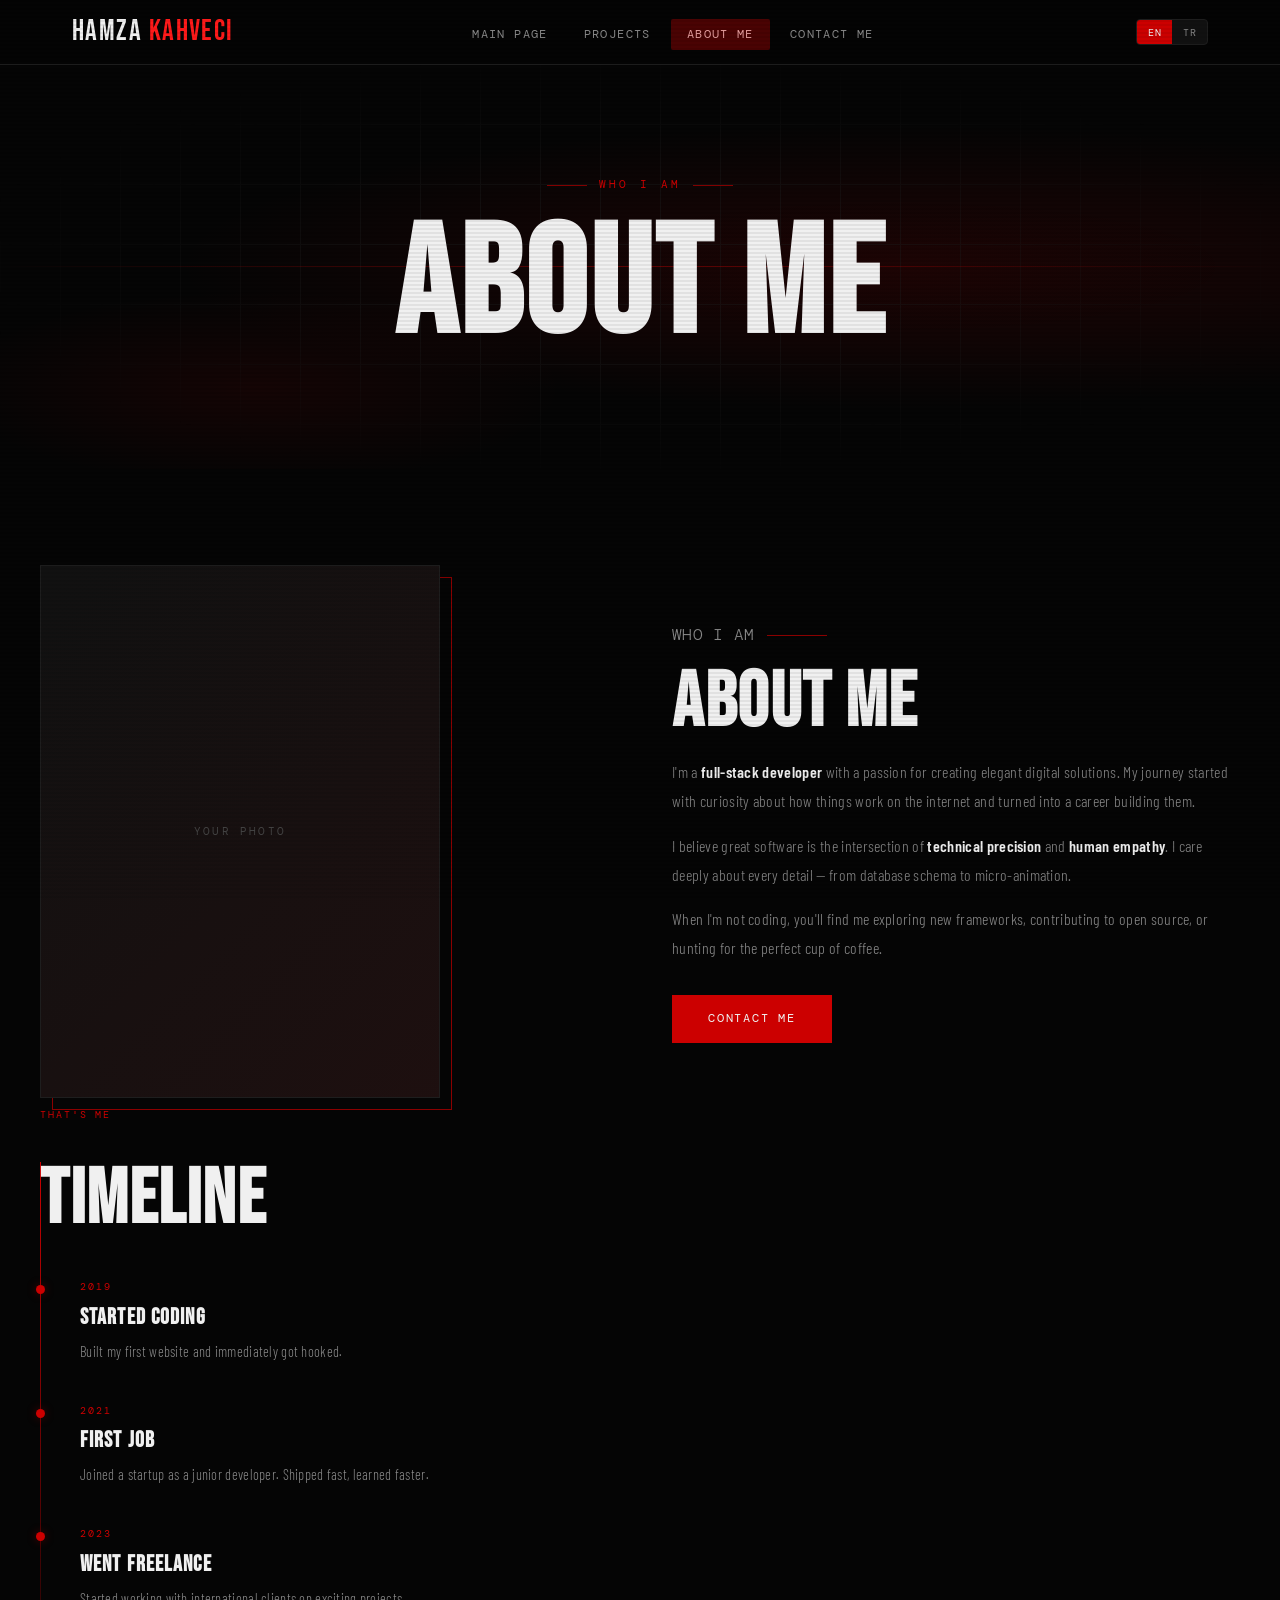
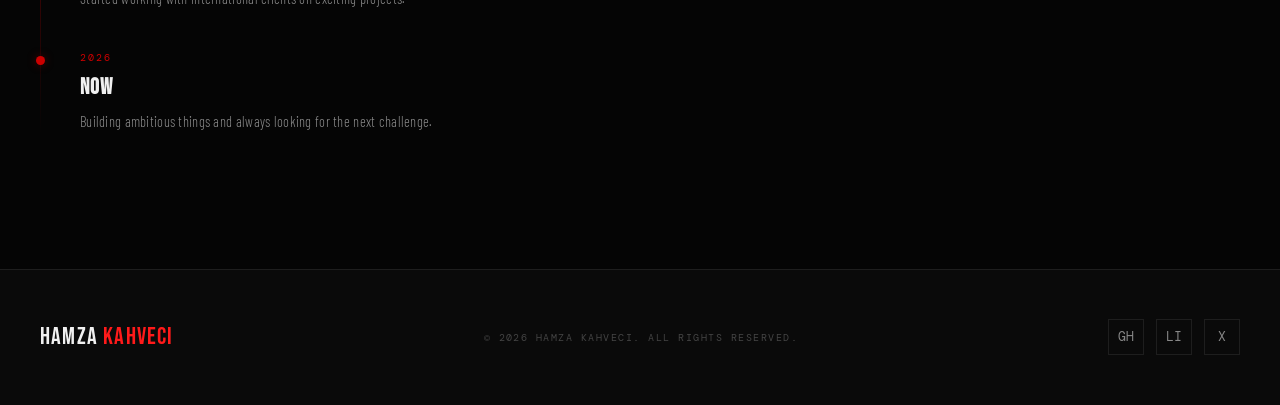
==== commit 001de29d: "Update about.html" ====
--- a/pages/about.html
+++ b/pages/about.html
@@ -145,13 +145,13 @@
       <span class="footer-logo">Hamza <span>Kahveci</span></span>
       <p class="footer-copy" data-i18n="footer.copy">© 2025 Hamza Kahveci Portfolio. All rights reserved.</p>
       <div class="footer-socials" aria-label="Social links">
-        <a href="#" class="footer-social" aria-label="GitHub">GH</a>
+        <a href="github.com/gb0u" class="footer-social" aria-label="GitHub">GH</a>
         <a href="#" class="footer-social" aria-label="LinkedIn">LI</a>
         <a href="#" class="footer-social" aria-label="Twitter/X">X</a>
       </div>
     </div>
   </footer>
 
-  <script src="..assets/js/jScript.js"></script>
+  <script src="../assets/js/jScript.js"></script>
 </body>
 </html>
